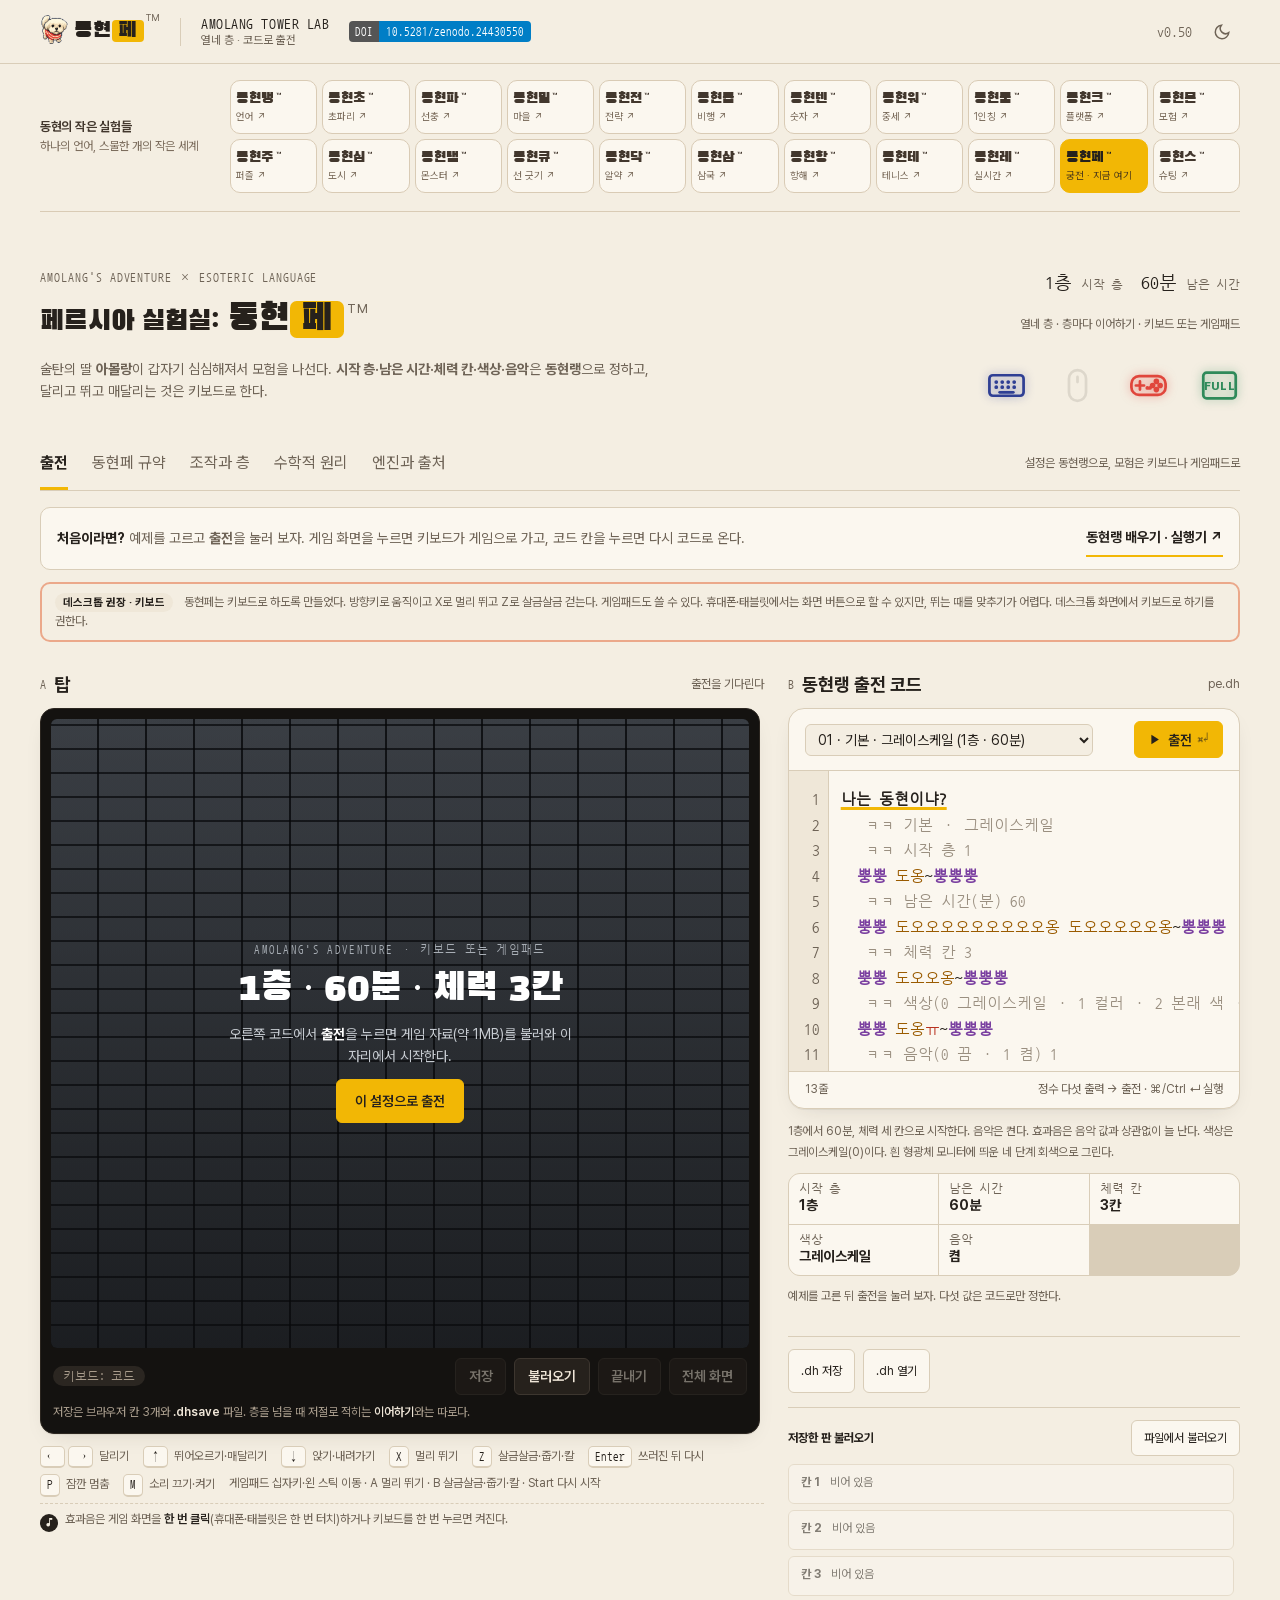
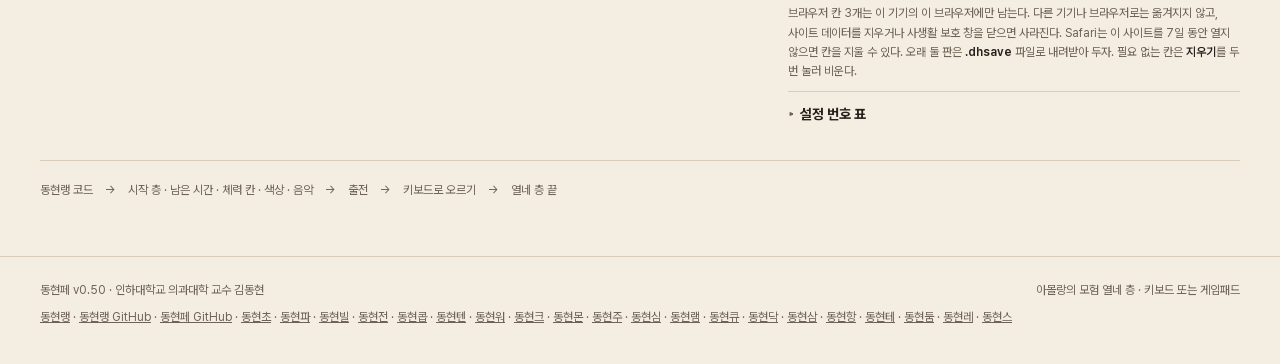
==== index.html @ 8d9ed193 "v0.50: 색상 3 연필 · 예제 열여덟 - 판 번호를 0.50으로 올림(페이지·README·CITATION·변경 기록) - 시험에 v0.50 저장 묶음 읽기를 더함  Co-au" ====
<!doctype html>
<html lang="ko" data-theme="light">
<head>
  <meta charset="utf-8"><meta name="viewport" content="width=device-width,initial-scale=1">
  <meta name="robots" content="noindex,nofollow">
  <meta name="description" content="시작 층·남은 시간·체력 칸·색상·음악을 동현랭 코드로 정하고, 심심해진 아몰랑과 열네 층을 키보드로 오른다.">
  <title>동현페™ · 코드로 정하고 키보드로 오른다</title>
  <link rel="icon" type="image/x-icon" sizes="16x16 32x32 48x48" href="./favicon.ico">
  <link rel="icon" type="image/png" sizes="32x32" href="./favicon.png">
  <link rel="apple-touch-icon" sizes="180x180" href="./apple-touch-icon.png">
  <style>@font-face{font-family:'Black Han Sans';src:url('[data-uri]') format('woff2');font-display:swap;font-weight:400}
@font-face{font-family:'Pretendard';src:url('[data-uri]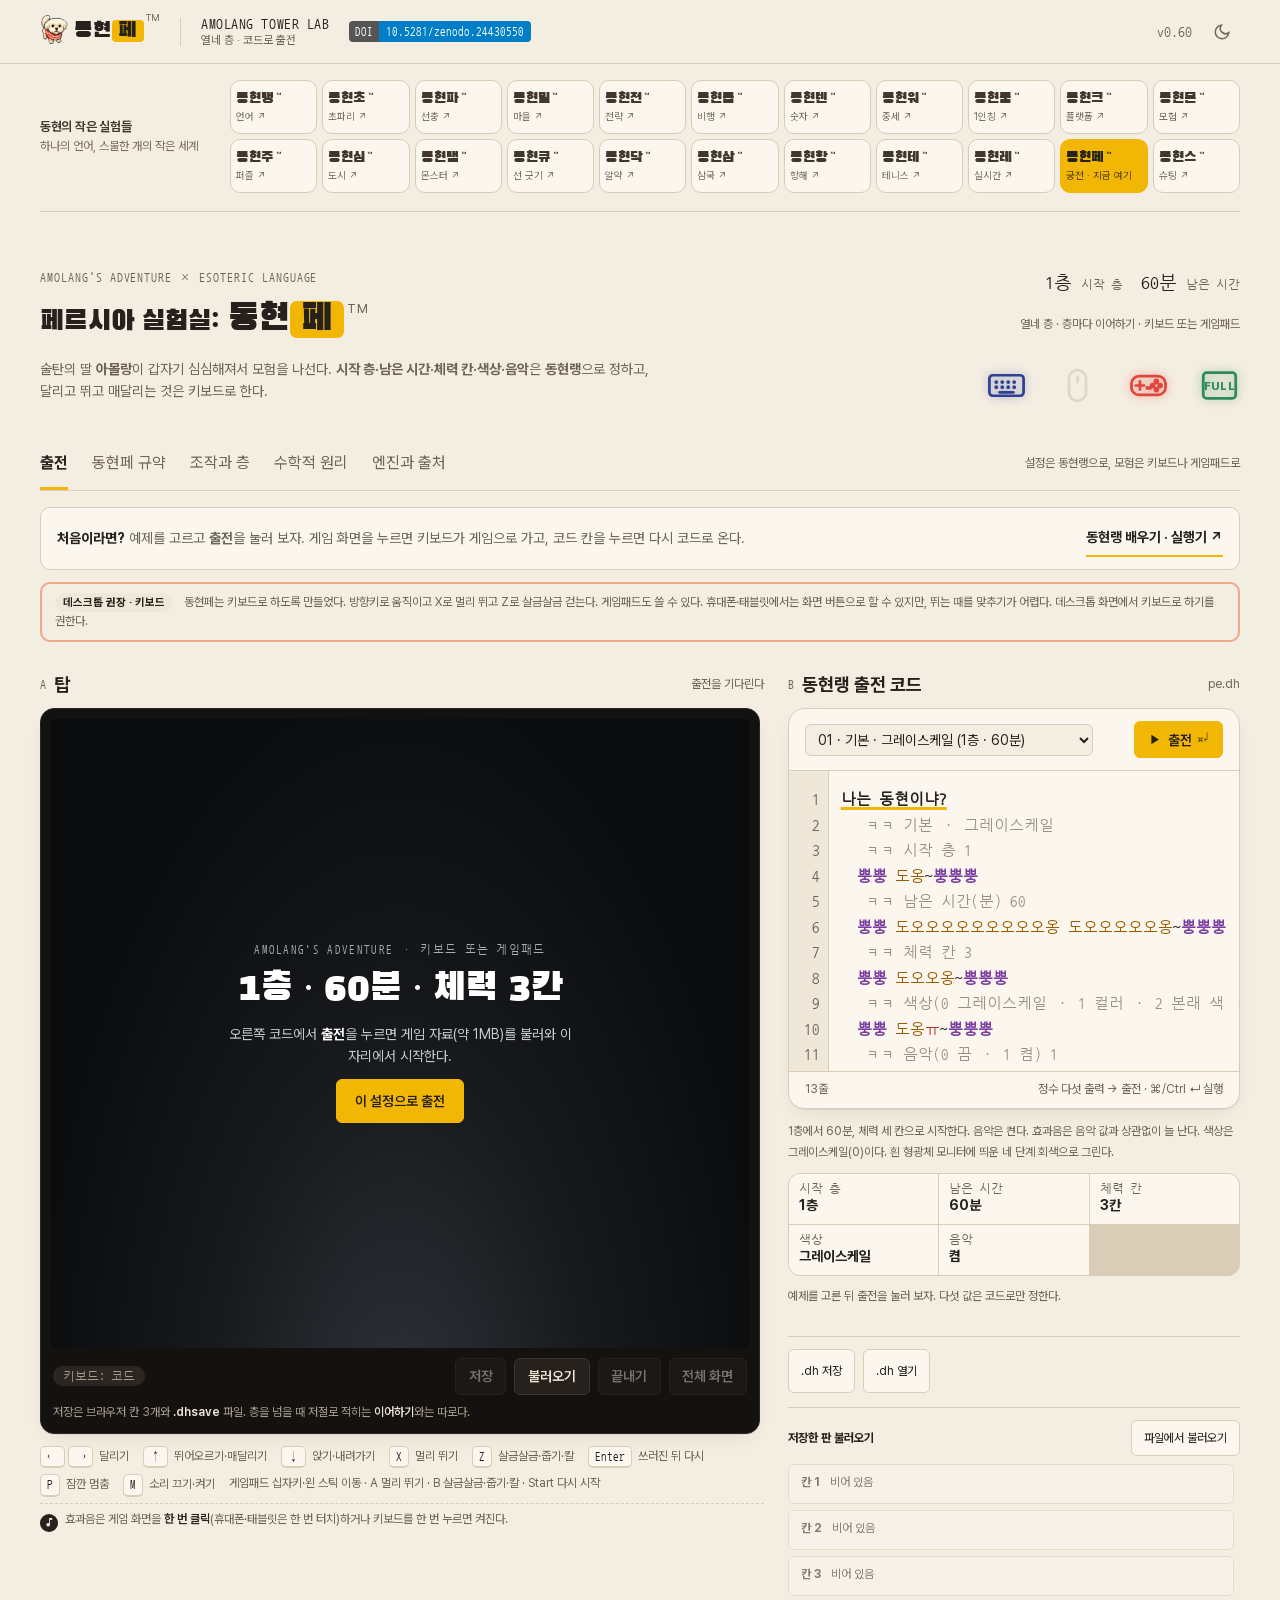
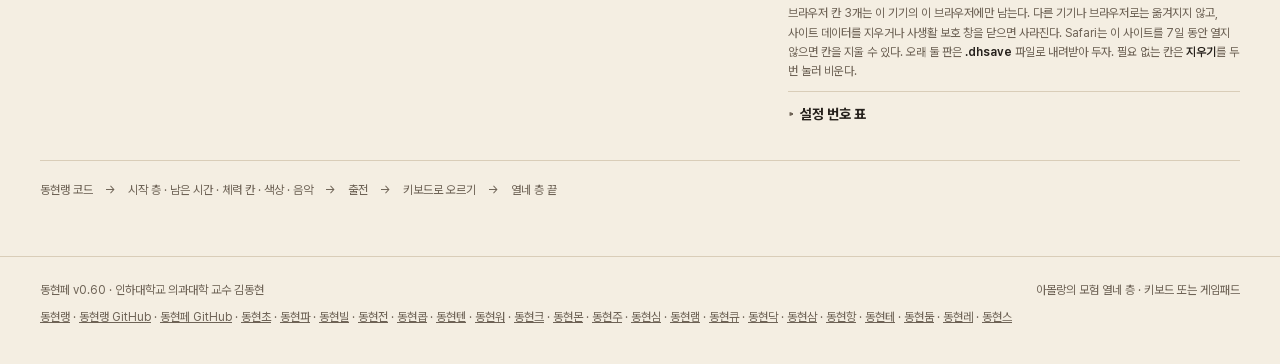
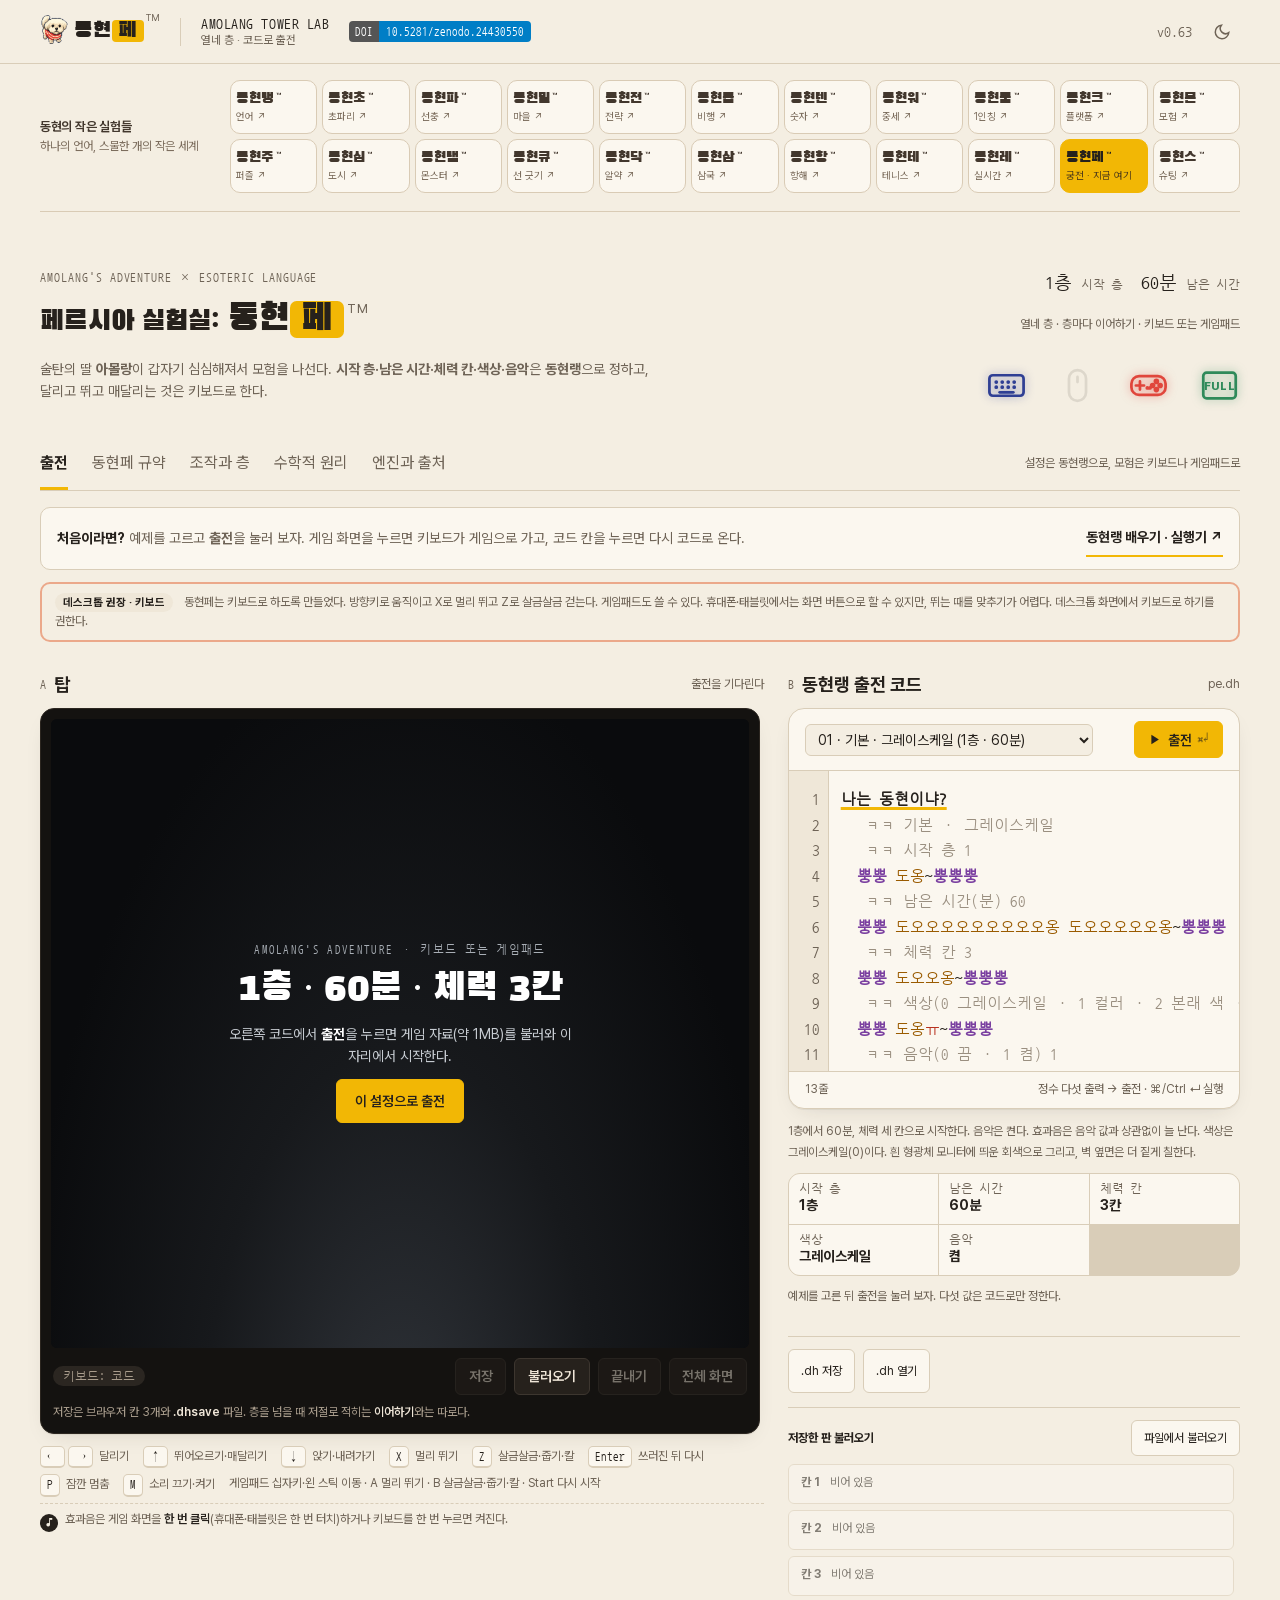
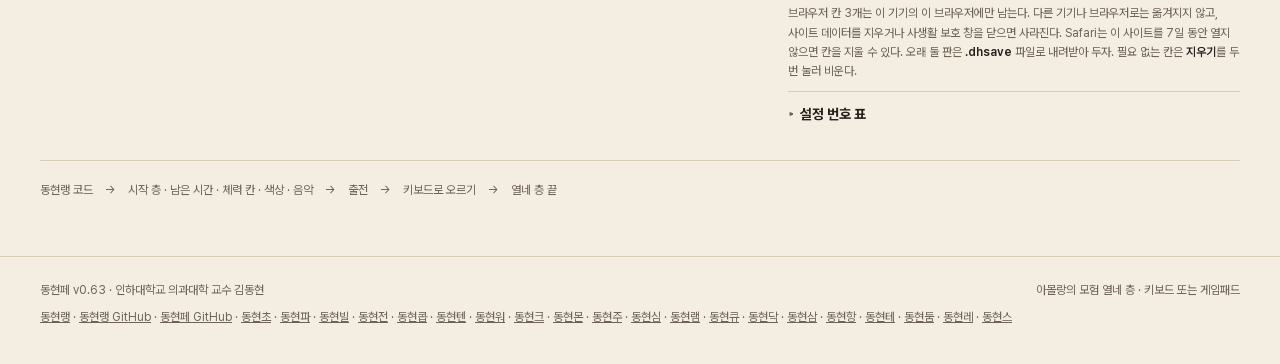
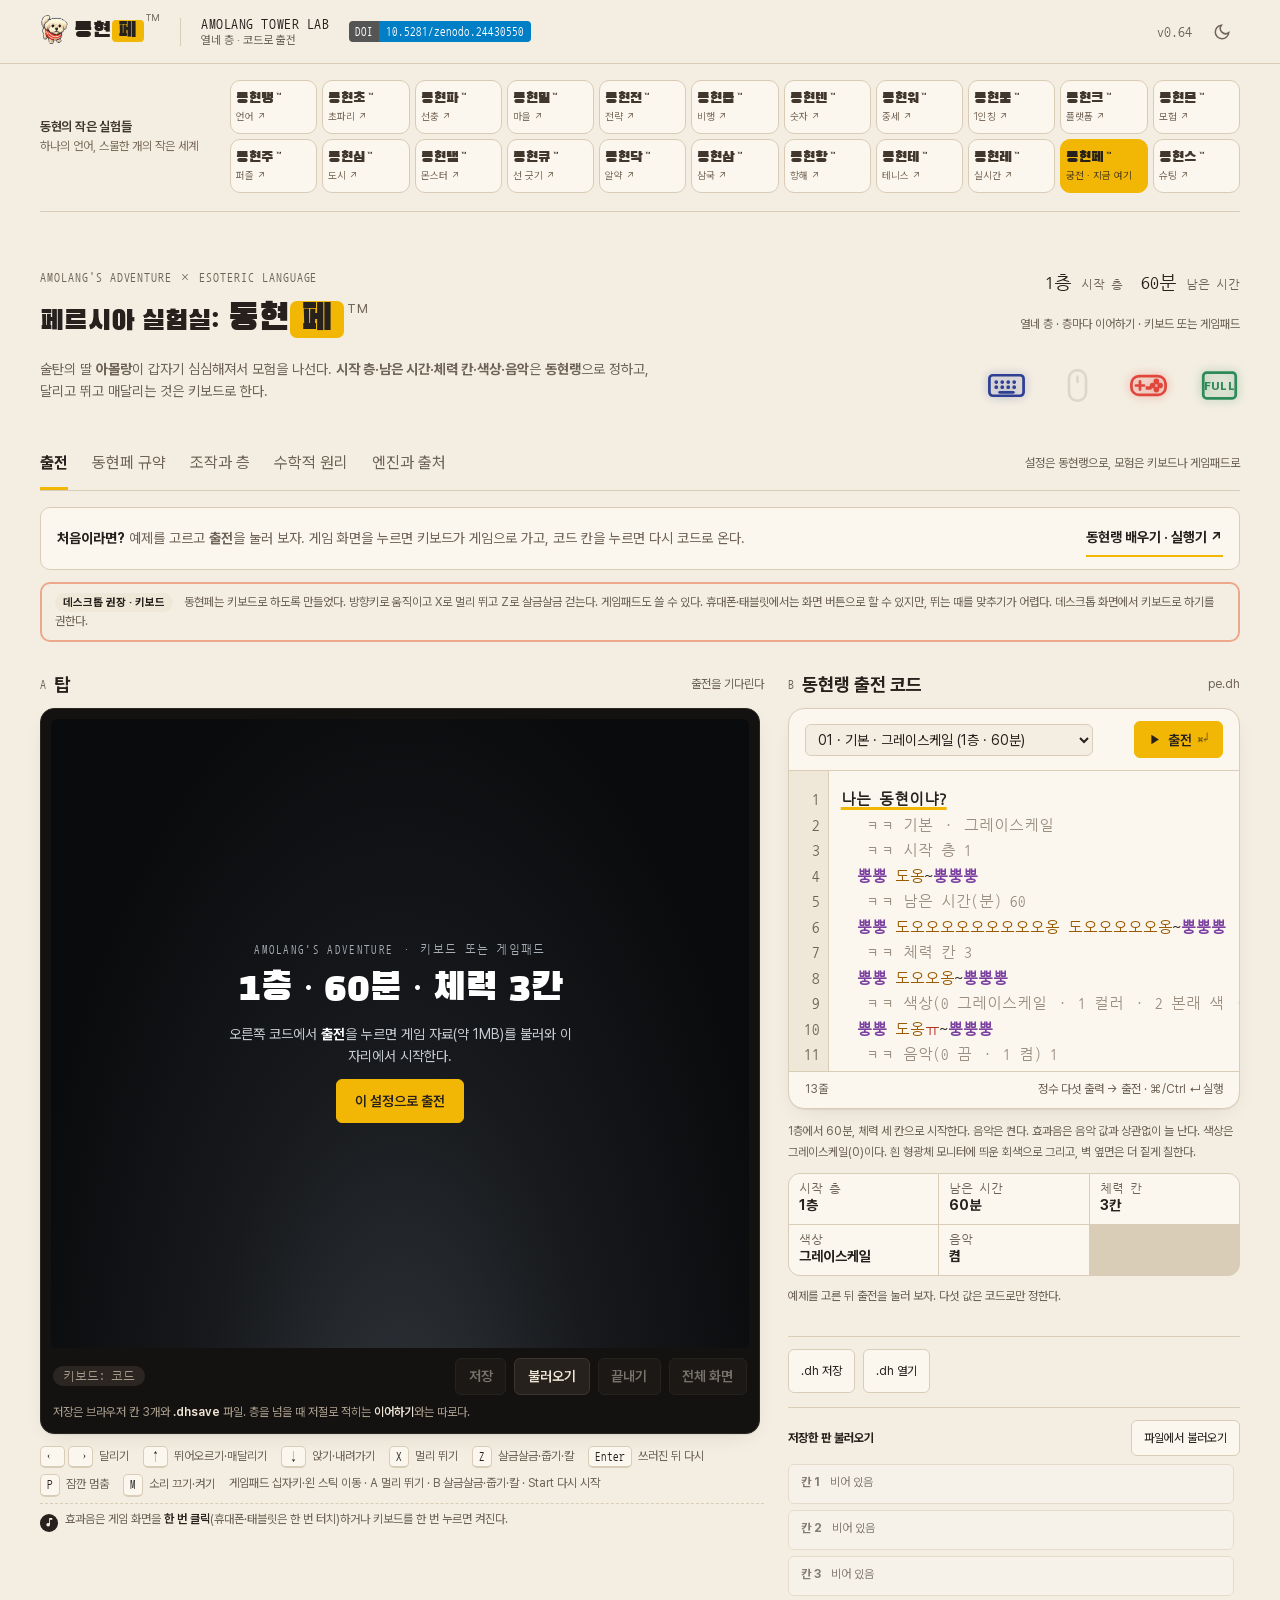
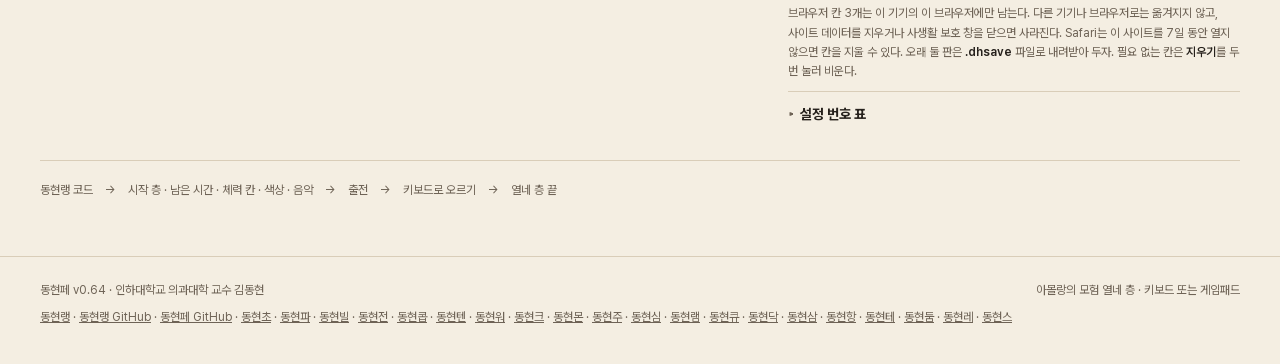
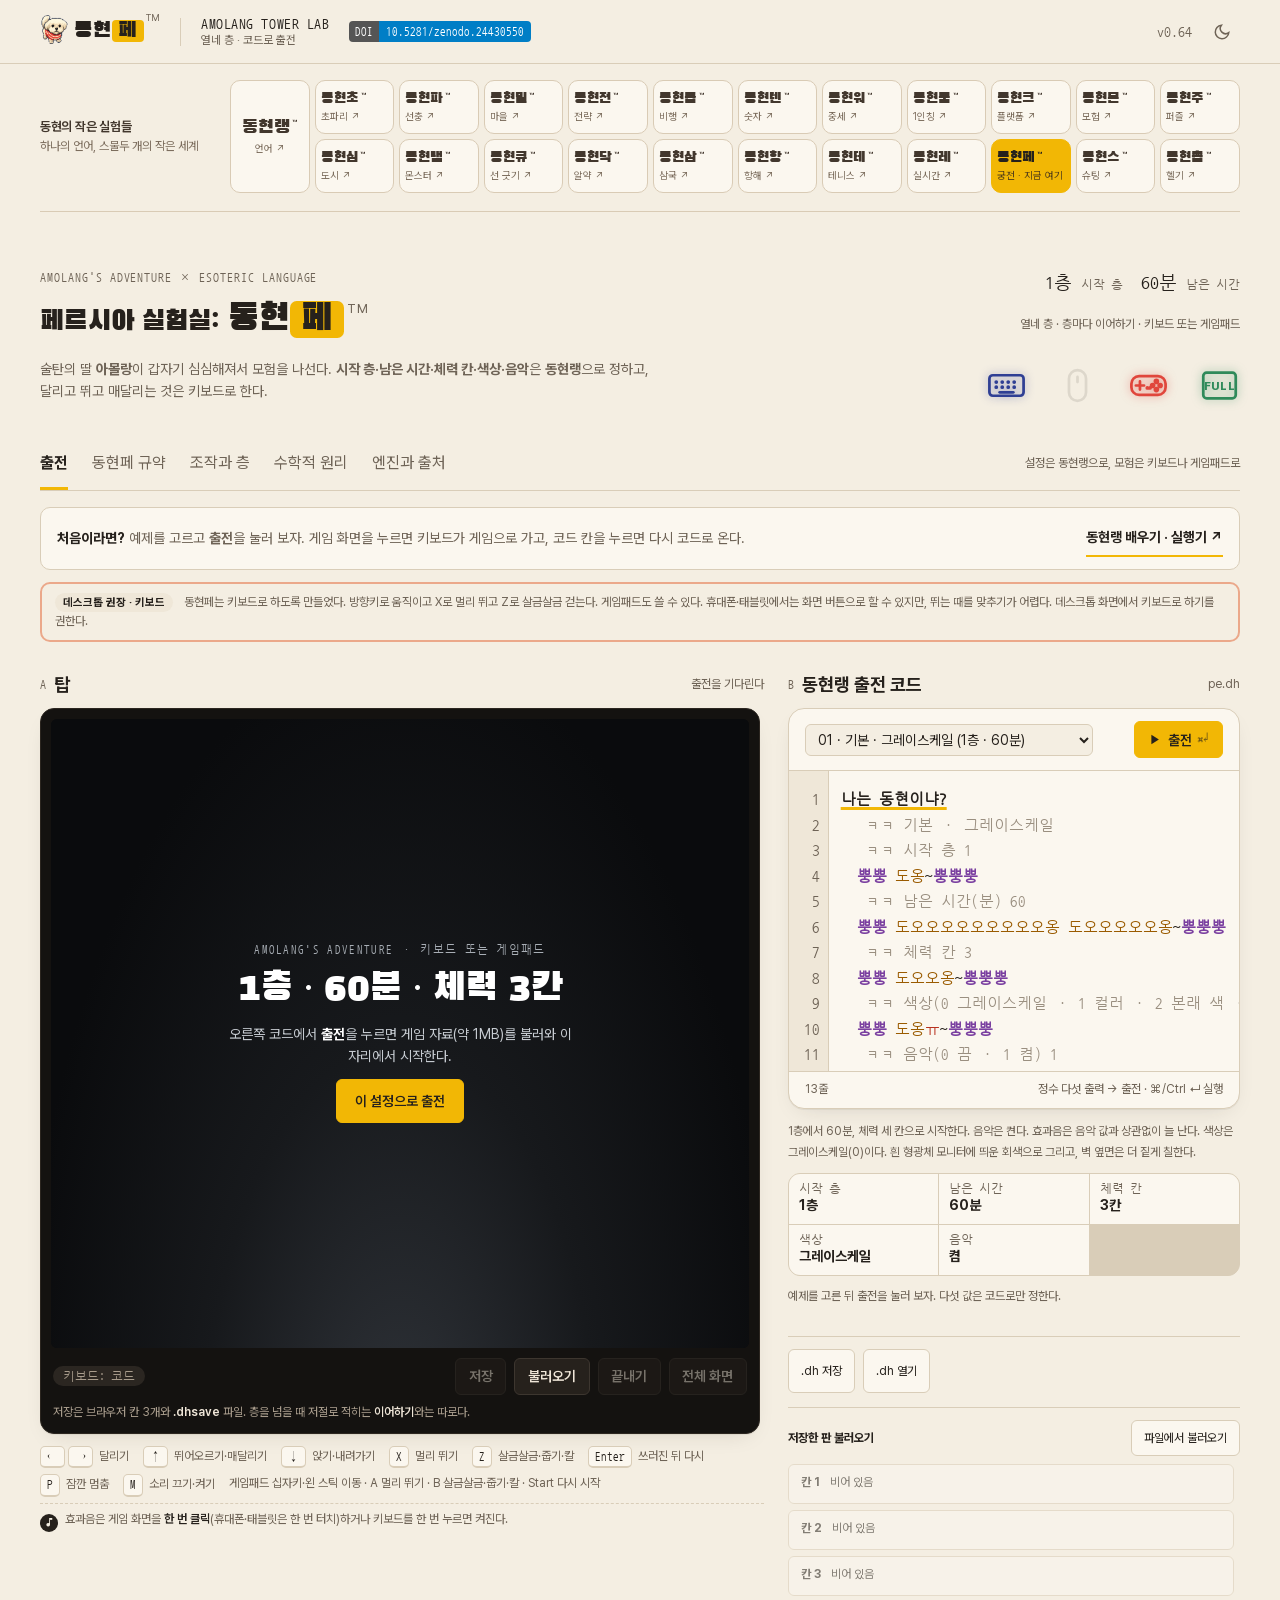
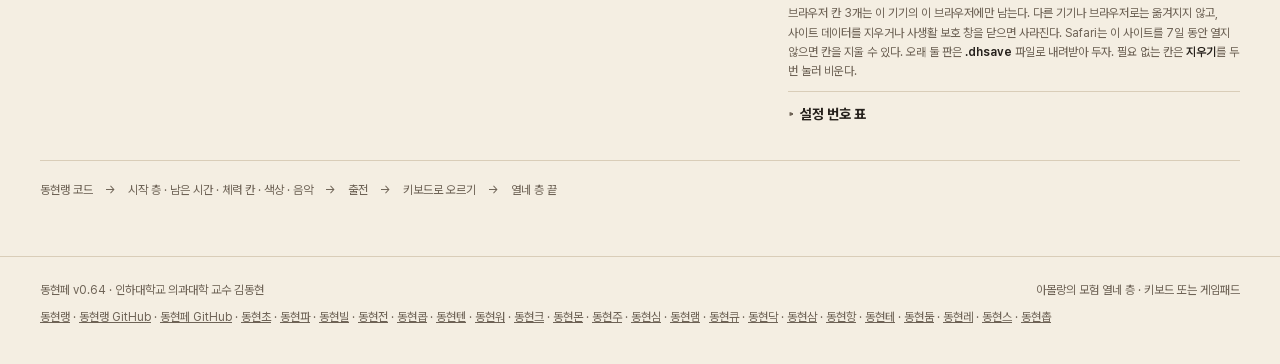
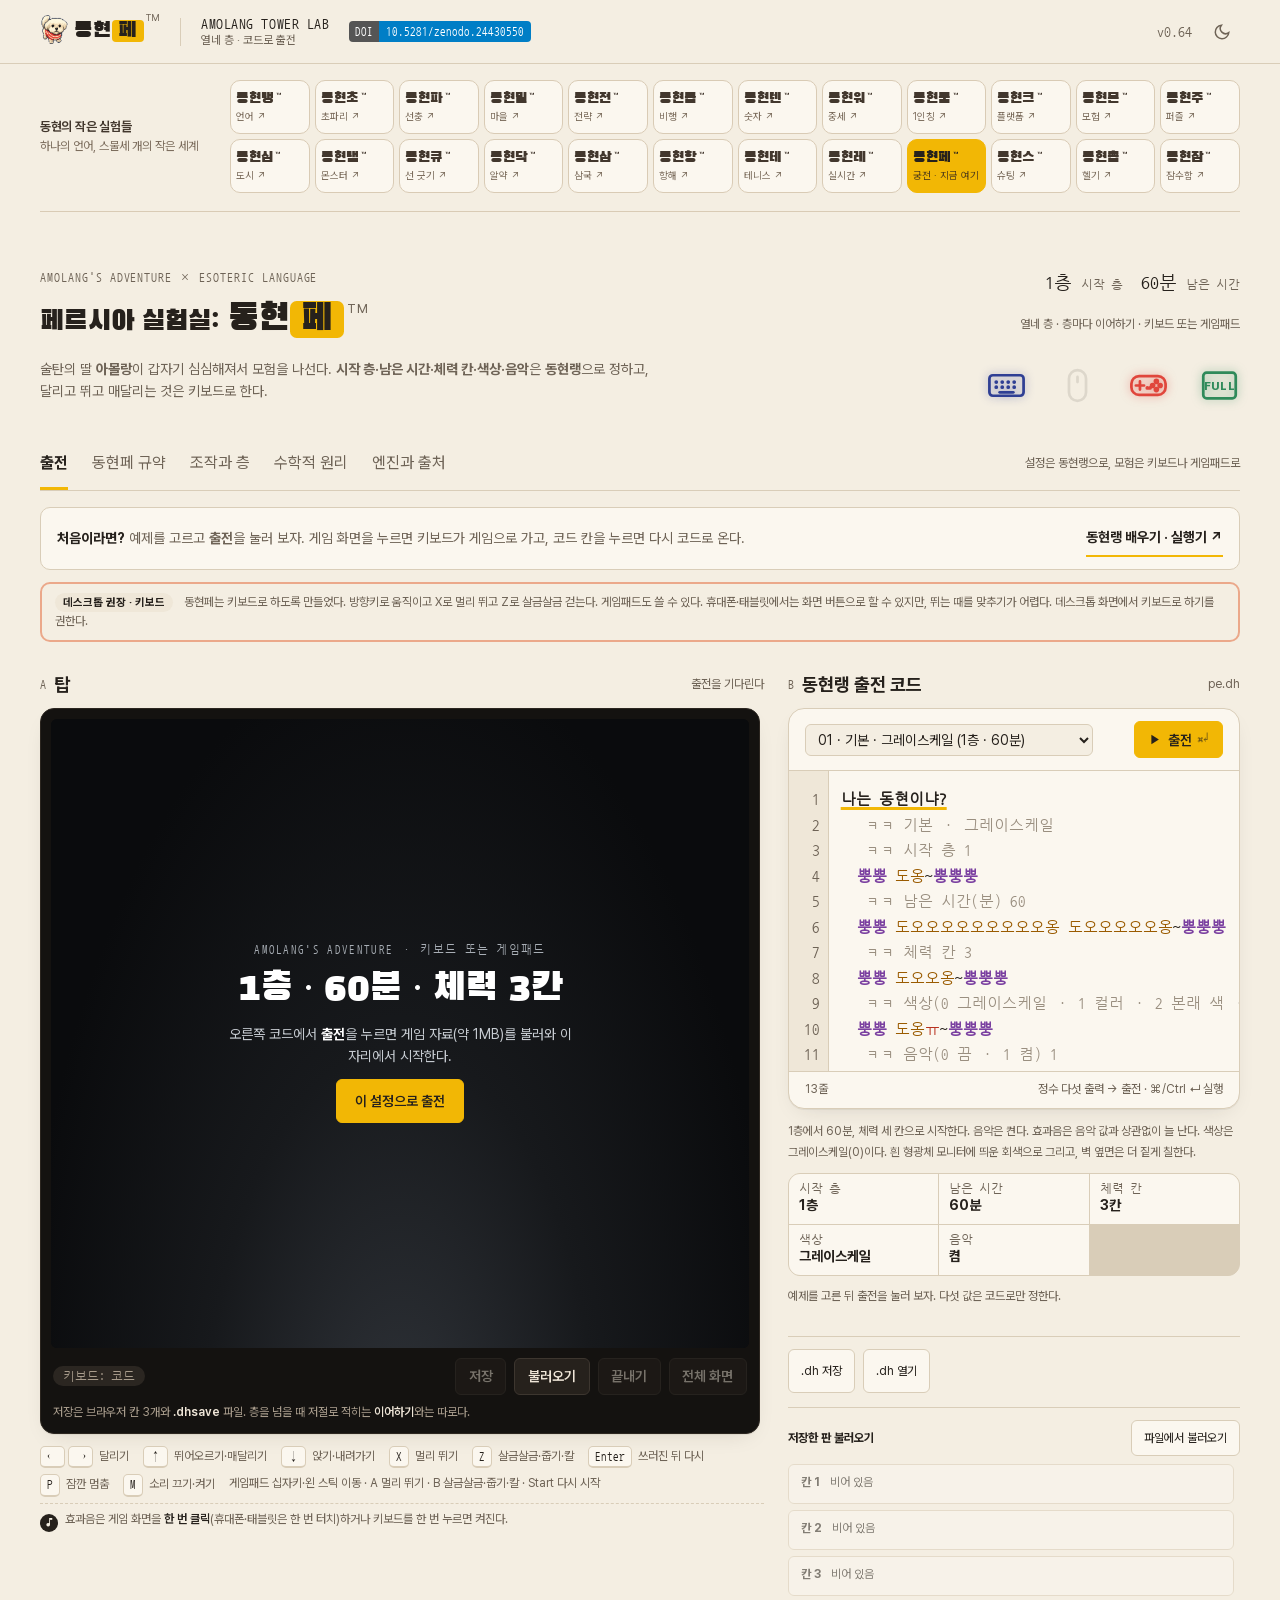
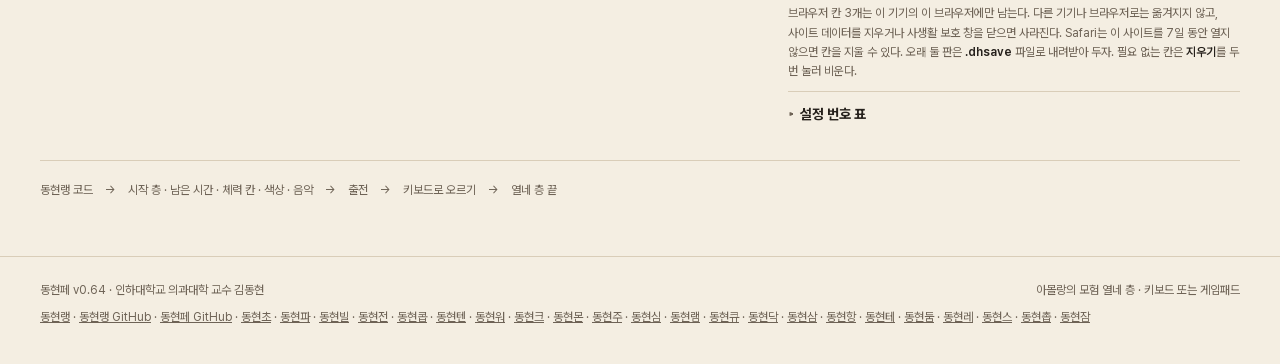
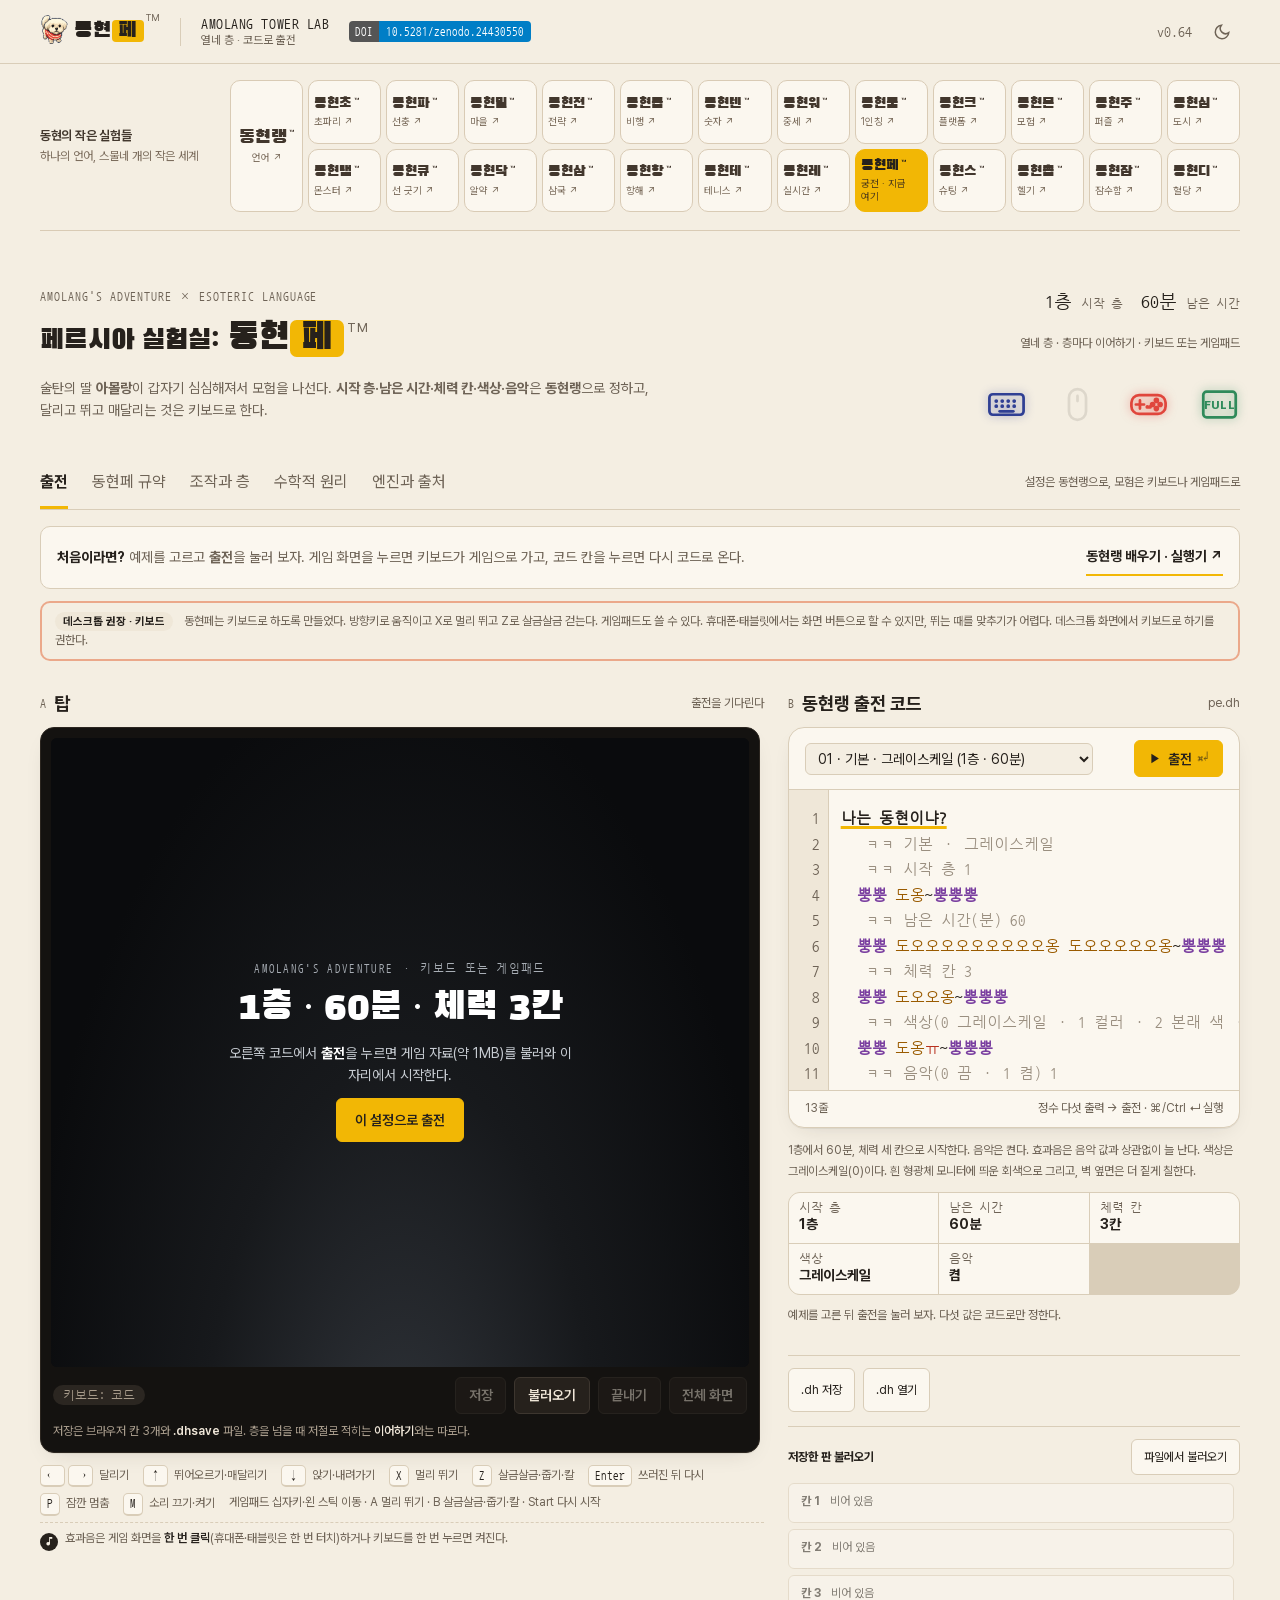
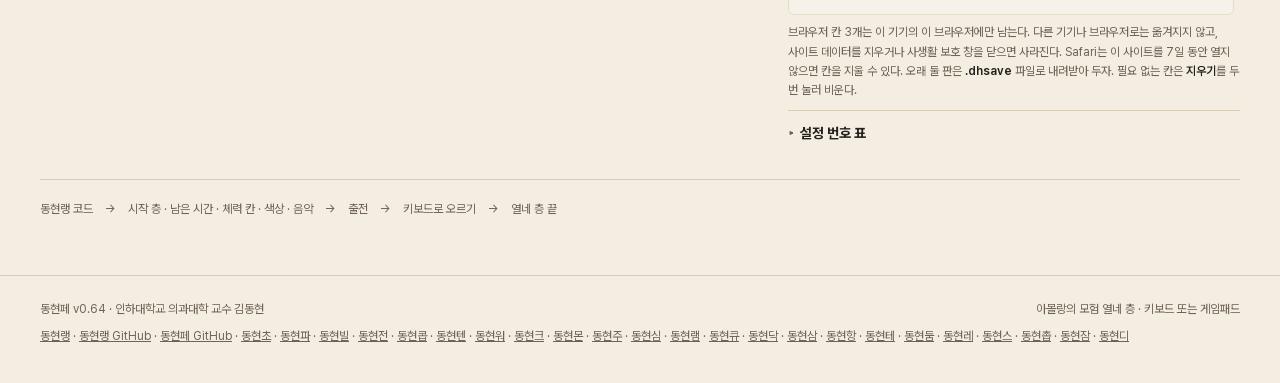
